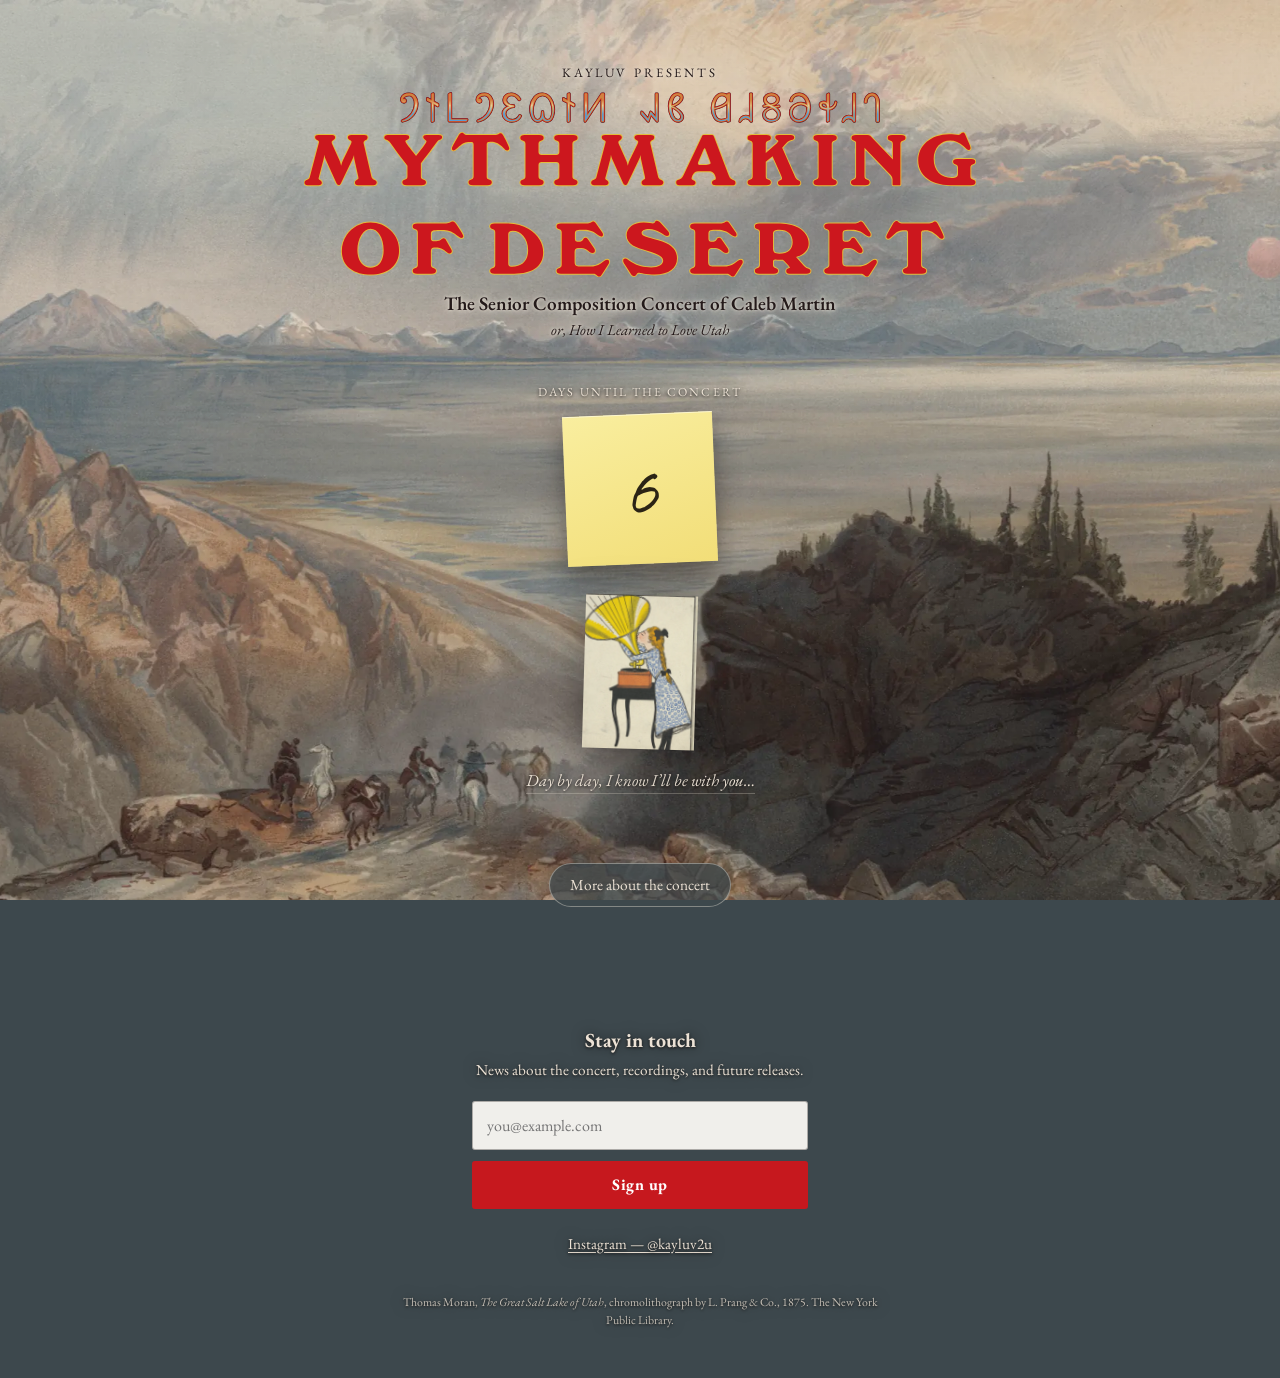
==== index.html @ dc70e350 "The lyric opens the recording's details; a phonograph plate plays it - Dropped the circled-i button." ====
<!doctype html>
<html lang="en">
<head>
<meta charset="utf-8">
<meta name="viewport" content="width=device-width, initial-scale=1, viewport-fit=cover">
<title>Mythmaking of Deseret — Kayluv</title>
<meta name="description" content="Mythmaking of Deseret: the Senior Composition Concert of Caleb Martin. Friday, December 11, 2026, 7:30 PM at First United Methodist Church, Salt Lake City. Free admission.">
<link rel="icon" href="/assets/favicon-32.png" sizes="32x32">
<link rel="apple-touch-icon" href="/assets/apple-touch-icon.png">
<meta property="og:type" content="website">
<meta property="og:title" content="Mythmaking of Deseret">
<meta property="og:description" content="The Senior Composition Concert of Caleb Martin. Friday, December 11, 2026, 7:30 PM. First United Methodist Church, Salt Lake City. Free admission.">
<meta property="og:image" content="https://kayluvpresents.com/assets/og-card.jpg">
<meta property="og:url" content="https://kayluvpresents.com/">
<meta name="twitter:card" content="summary_large_image">
<link rel="preconnect" href="https://fonts.googleapis.com">
<link rel="preconnect" href="https://fonts.gstatic.com" crossorigin>
<link rel="stylesheet" href="https://fonts.googleapis.com/css2?family=Caveat:wght@600&family=EB+Garamond:ital,wght@0,400;0,600;0,700;1,400&display=swap">
<link rel="stylesheet" href="/css/concert.css">
</head>
<body>

<div class="backdrop" role="img" aria-label="Thomas Moran's 1875 chromolithograph of the Great Salt Lake: a red sun low over the water, mountains beyond, a rocky foreground."></div>

<div class="page">

  <section class="opening">

    <div class="titleblock">
      <p class="presents">Kayluv presents</p>
      <!-- Both lockups are Illustrator exports of the poster artwork, so the
           Windsor letterforms and the layered Deseret outline match exactly.
           They carry their own gold/ink outlines, which is also what makes
           them legible over the painting — no text-shadow needed. -->
      <img class="deseret" src="/assets/deseret-title.svg" alt="" aria-hidden="true">
      <h1><img src="/assets/title-lockup.svg" alt="Mythmaking of Deseret"></h1>
      <p class="subtitle">The Senior Composition Concert of Caleb Martin</p>
      <p class="tagline"><em>or,</em> How I Learned to Love Utah</p>
    </div>

    <div class="focus">
      <p class="countdown-label" id="countdown-label">days until the concert</p>
      <div class="note" id="note" role="status">
        <span class="note-number" id="note-number">&nbsp;</span>
      </div>

      <div class="song">
        <div class="song-controls">
          <!-- "O, Caruso!" — Metropolitan Museum of Art, CC0. An illustration
               rather than a photograph, so it belongs to the same painted
               world as the Moran behind it. Lit with the fire gradient on
               hover and while playing (ASSET_BRIEF §1). -->
          <button type="button" class="phono" id="play-btn" aria-pressed="false" aria-label="Play &ldquo;Day by Day&rdquo;">
            <img src="/assets/phonograph.webp" alt="" width="480" height="660">
            <span class="phono-state" aria-hidden="true"></span>
          </button>
        </div>
        <!-- The lyric itself is the way in to the recording's details; the
             trailing ellipsis is the invitation. Hover/focus warms it toward
             the fire gold, which ASSET_BRIEF §1 makes the interactive colour. -->
        <button type="button" class="song-caption" id="song-info-btn" aria-haspopup="dialog">
          <em>Day by day, I know I&rsquo;ll be with you&hellip;</em>
        </button>
        <audio id="audio" preload="none" src="/assets/audio/day-by-day.mp3"></audio>
      </div>
    </div>

    <div class="opening-actions">
      <button type="button" class="pill" id="more-btn" aria-haspopup="dialog">More about the concert</button>
    </div>

  </section>

  <section class="tail">
    <h2 class="tail-head">Stay in touch</h2>
    <p class="tail-note">News about the concert, recordings, and future releases.</p>
    <form name="signup" method="POST" data-netlify="true" netlify-honeypot="bot-field" id="signup-form">
      <input type="hidden" name="form-name" value="signup">
      <p class="hp"><label>Leave this empty: <input name="bot-field" tabindex="-1" autocomplete="off"></label></p>
      <label class="sr-only" for="email">Email address</label>
      <input id="email" type="email" name="email" placeholder="you@example.com" required autocomplete="email" inputmode="email">
      <button type="submit">Sign up</button>
      <p class="form-msg" id="form-msg" role="status" hidden></p>
    </form>
    <p class="tail-social"><a href="https://instagram.com/kayluv2u" rel="me noopener">Instagram — @kayluv2u</a></p>
    <p class="plate-credit">Thomas Moran, <cite>The Great Salt Lake of Utah</cite>, chromolithograph by L.&nbsp;Prang &amp; Co., 1875. The New York Public Library.</p>
  </section>

</div>

<dialog id="more" class="sheet-dialog" aria-labelledby="more-title">
  <button type="button" class="dialog-close" data-close aria-label="Close">&times;</button>
  <h2 id="more-title">Mythmaking of Deseret.</h2>

  <p class="d-lead">Eleven new works exploring life, legend, and myth in Deseret.</p>
  <p class="d-lead">Featuring performances from organ, saxophone quartet, barbershop
     quartet, voice and piano, cellos and electronics, and voice and guitar.</p>

  <div class="d-facts">
    <p class="f-date">Friday, December 11, 2026</p>
    <p>7:30 PM &middot; Doors at 7:00</p>
    <p class="f-venue">First United Methodist Church<br>Salt Lake City</p>
    <p class="f-free">Free Admission</p>
  </div>

  <h3>Link to program</h3>
  <p class="d-url"><a href="/program">kayluvpresents.com/program</a></p>

  <p class="d-note">All pieces composed by Caleb Martin except where otherwise noted.</p>
  <ol class="d-program">
    <li>Organ Overture</li>
    <li>Let There Be Light</li>
    <li>Lost in the Stars <span>composed by Kurt Weill</span></li>
    <li>If You Could Hie to Kolob <span>text by W. W. Phelps</span></li>
    <li>Angel or Alien</li>
    <li>Great Is Thy Faithfulness</li>
    <li>At Last!</li>
    <li>Crickets and the Gulls</li>
    <li>SLC Refugee Benefit Concert</li>
    <li>The Walker Weather Sign</li>
    <li>At the River <span>composed by Charles Ives</span></li>
    <li>Day by Day</li>
    <li>At Rest</li>
  </ol>

  <p class="d-fine">Supported by the Undergraduate Research Opportunities Program (UROP),
     Office of Undergraduate Research, University of Utah, awarded to Caleb Martin.</p>
</dialog>

<dialog id="song-info" class="sheet-dialog" aria-labelledby="song-title">
  <button type="button" class="dialog-close" data-close aria-label="Close">&times;</button>
  <h2 id="song-title">Day by Day</h2>
  <p class="d-lead"><em>Day by day, I know I&rsquo;ll be with you.</em></p>

  <h3>Sung by</h3>
  <p class="d-cast">
    Ricky Cornejo, <i>tenor</i><br>
    Jonah Grey, <i>lead</i><br>
    Caleb Booth, <i>baritone</i><br>
    Logan Luker, <i>bass</i>
  </p>

  <p class="d-come">Come hear this piece live at the concert.</p>

  <p class="d-fine">Phonograph plate: <cite>O, Caruso!</cite>, The Metropolitan
     Museum of Art, released under CC0.</p>
</dialog>

<script src="/js/countdown.js" defer></script>
<script src="/js/signup.js" defer></script>
<script src="/js/page.js" defer></script>
</body>
</html>
---- css/concert.css ----
/*
 * kayluvpresents.com — concert page (Mythmaking of Deseret, Dec 11 2026)
 *
 * The painting is the page. Almost nothing sits on a box: type floats
 * over the Moran with a halo for legibility, and only the things that
 * genuinely cannot float — form fields and the two dialogs — get a
 * surface. Those surfaces use cloud blues and greys sampled from the
 * painting itself.
 *
 * Every colour below is measured, with its source noted:
 *   --red        #C6181E  poster title
 *   --ink        #241A1A  poster text block
 *   --cream      #ECE2D5  sky cream #D4BFA3 lifted 55% toward white
 *   --slate      #516067  deep lake blue
 *   --slate-deep #3D484D  the same, darkened 25% for text contrast (7:1)
 *   --cloud      #6B6C69  lake/cloud mid grey
 *
 * Type is EB Garamond — the poster's own body face. The title is Windsor
 * on the poster; swap in an SVG export for an exact match.
 *
 * MOTION: all transitions live inside prefers-reduced-motion:
 * no-preference. Keep it that way.
 */

:root{
  --red:#C6181E;
  --ink:#241A1A;
  --cream:#ECE2D5;
  --slate:#516067;
  --slate-deep:#3D484D;
  --cloud:#6B6C69;
  --serif:"EB Garamond",Georgia,"Times New Roman",serif;
  --hand:"Caveat","Bradley Hand",cursive;
  /* halos: light behind dark type up top, dark behind light type lower down */
  --halo-light:0 0 10px rgba(240,232,220,.92),0 0 3px rgba(240,232,220,1);
  --halo-dark:0 1px 3px rgba(18,14,12,.85),0 0 14px rgba(18,14,12,.6);
}

*{box-sizing:border-box}
html{-webkit-text-size-adjust:100%}
body{
  margin:0;
  background:var(--slate-deep);
  color:var(--ink);
  font-family:var(--serif);
  font-size:19px;
  line-height:1.5;
}
.sr-only{position:absolute;width:1px;height:1px;margin:-1px;padding:0;overflow:hidden;clip:rect(0 0 0 0);white-space:nowrap;border:0}
.hp{position:absolute;left:-9999px}

/* ------------------------------------------------------------- BACKDROP */
.backdrop{
  position:fixed;inset:0;z-index:0;
  background-image:url("/assets/painting-mobile.webp");
  background-size:cover;background-position:center center;
}
.page{position:relative;z-index:1}

/* -------------------------------------------------------------- OPENING */
.opening{
  min-height:100dvh;
  display:flex;flex-direction:column;align-items:center;
  gap:2.2rem;
  padding:calc(env(safe-area-inset-top,0px) + 4.5vh) 20px 5vh;
  text-align:center;
}
/* barely-there lift so the red title holds on the palest skies — this is
   deliberately far lighter than a scrim; the painting should show through */
.opening::before{
  content:"";position:absolute;inset:0;pointer-events:none;
  background:linear-gradient(to bottom,
    rgba(240,232,220,.30) 0%,
    rgba(240,232,220,.14) 26%,
    rgba(240,232,220,0) 48%);
}
.titleblock,.focus,.opening-actions{position:relative;z-index:1;width:100%;max-width:34rem}

.presents{
  margin:0 0 .6rem;font-size:.8rem;letter-spacing:.22em;text-transform:uppercase;
  color:var(--ink);text-shadow:var(--halo-light);
}
/* The title and the Deseret line are poster artwork, not type. They bring
   their own outlines, so they need no halo to sit on the painting. */
.deseret{display:block;width:min(100%,30rem);margin:0 auto .55rem}
h1{margin:0}
h1 img{display:block;width:100%;margin:0 auto}
.subtitle{
  margin:.9rem 0 .15rem;font-size:1.02rem;font-weight:600;line-height:1.3;
  color:var(--ink);text-shadow:var(--halo-light);
}
.tagline{
  margin:0;font-size:.95rem;font-style:italic;
  color:var(--ink);text-shadow:var(--halo-light);
}

/* ----------------------------------------------- THE TWO HIGHLIGHTS ---- */
.focus{margin-top:auto}

.countdown-label{
  margin:0 0 .8rem;font-size:.76rem;letter-spacing:.17em;text-transform:uppercase;
  color:var(--cream);text-shadow:var(--halo-dark);
}
.note{
  display:inline-flex;align-items:center;justify-content:center;
  width:8.4rem;height:8.4rem;padding:.4rem;
  background-image:linear-gradient(160deg,#F9EE9F 0%,#F2DE78 100%);
  box-shadow:0 12px 26px rgba(16,12,9,.45),0 1px 0 rgba(255,255,255,.5) inset;
  transform:rotate(-2.4deg);
}
.note-number{font-family:var(--hand);font-size:4.2rem;line-height:1;color:#2B2415}
.note.is-text .note-number{font-size:1.9rem;line-height:1.15}
.note-link{
  display:inline-block;margin-top:.9rem;font-weight:700;
  color:var(--cream);text-shadow:var(--halo-dark);
}

/* A plate cut from a period songbook and propped by the note. Its own
   cream paper is the surface; the fire gradient lights it on hover and
   holds lit while the recording plays. Tilt is +1.6deg against the
   note's -2.4deg so the two read as two separate hands, not one value. */
.song{margin-top:1.9rem}
.song-controls{display:flex;align-items:center;justify-content:center}
.phono{
  position:relative;display:block;padding:0;cursor:pointer;
  width:6.2rem;border:0;background:none;line-height:0;
  transform:rotate(1.6deg);
  filter:drop-shadow(0 10px 20px rgba(16,12,9,.5));
}
.phono img{display:block;width:100%;height:auto}
.phono:hover,.phono:focus-visible,.phono[aria-pressed="true"]{
  filter:drop-shadow(0 10px 20px rgba(16,12,9,.5))
         drop-shadow(0 0 7px rgba(240,168,0,.95))
         drop-shadow(0 0 18px rgba(232,92,16,.7))
         drop-shadow(0 0 34px rgba(200,30,30,.45));
}
/* pause bars, shown only while it is actually playing */
.phono-state{
  position:absolute;right:.4rem;bottom:.4rem;
  width:.95rem;height:1.05rem;opacity:0;
  border-left:.3rem solid var(--red);border-right:.3rem solid var(--red);
}
.phono[aria-pressed="true"] .phono-state{opacity:1}

/* The lyric is the control. No button chrome — it reads as the line it is,
   and warms to the fire gold on hover/focus (ASSET_BRIEF §1: the fire
   gradient is the interactive colour). */
.song-caption{
  display:inline-block;
  margin:.95rem 0 0;padding:.3rem .2rem;
  font-family:var(--serif);font-size:1.05rem;
  background:none;border:0;cursor:pointer;
  color:var(--cream);text-shadow:var(--halo-dark);
}
.song-caption em{border-bottom:1px solid rgba(240,232,220,.28);padding-bottom:.12rem}
.song-caption:hover,.song-caption:focus-visible{color:#F0A800}
.song-caption:hover em,.song-caption:focus-visible em{border-bottom-color:#F0A800}

.opening-actions{margin-top:1.6rem}
.pill{
  font-family:var(--serif);font-size:.96rem;
  padding:.62rem 1.25rem;min-height:44px;cursor:pointer;
  color:var(--cream);background:rgba(61,72,77,.72);
  border:1px solid rgba(240,232,220,.4);border-radius:999px;
}
.pill:hover{background:rgba(61,72,77,.92)}

/* ------------------------------------------------------------------ TAIL
 * Still over the painting — only the form controls carry a surface. */
.tail{
  position:relative;z-index:1;
  max-width:34rem;margin:0 auto;text-align:center;
  padding:4rem 20px calc(env(safe-area-inset-bottom,0px) + 3rem);
}
.tail-head{
  margin:0 0 .25rem;font-size:1.25rem;font-weight:700;
  color:var(--cream);text-shadow:var(--halo-dark);
}
.tail-note{
  margin:0 0 1.2rem;font-size:.95rem;
  color:var(--cream);text-shadow:var(--halo-dark);
}
#signup-form{display:flex;flex-direction:column;gap:.7rem;max-width:21rem;margin:0 auto}
#email{
  font-family:var(--serif);font-size:1rem;padding:.8rem .9rem;min-height:48px;
  border:1px solid rgba(16,12,9,.3);border-radius:3px;
  background:rgba(252,250,246,.94);color:var(--ink);
}
button[type="submit"]{
  font-family:var(--serif);font-size:1rem;font-weight:700;letter-spacing:.03em;
  padding:.8rem 1rem;min-height:48px;border:0;border-radius:3px;
  background:var(--red);color:#fff;cursor:pointer;
}
.form-msg{margin:.3rem 0 0;font-size:.95rem;color:var(--cream);text-shadow:var(--halo-dark)}
.form-msg.err{color:#FFC9C6}
.tail-social{margin:1.5rem 0 0;font-size:.95rem}
.tail-social a{color:var(--cream);text-shadow:var(--halo-dark);text-underline-offset:3px}
.plate-credit{
  margin:2.4rem 0 0;font-size:.74rem;line-height:1.5;
  color:rgba(236,226,213,.78);text-shadow:var(--halo-dark);
}
.plate-credit cite{font-style:italic}

:focus-visible{outline:2px solid var(--cream);outline-offset:3px}

/* --------------------------------------------------------------- DIALOGS
 * The one place the cloud gradient lives. */
.sheet-dialog{
  width:min(33rem,calc(100vw - 1.8rem));
  max-height:min(88dvh,calc(100dvh - 1.8rem));
  padding:2.1rem 1.7rem 2.2rem;
  border:1px solid rgba(240,232,220,.22);border-radius:5px;
  background:linear-gradient(165deg,var(--cloud) 0%,var(--slate) 42%,var(--slate-deep) 100%);
  color:var(--cream);
  box-shadow:0 20px 56px rgba(12,9,7,.6);
  overflow-y:auto;
}
.sheet-dialog::backdrop{background:rgba(14,11,9,.62)}
.sheet-dialog h2{
  margin:0 0 1rem;font-size:1.45rem;line-height:1.1;font-weight:700;
  text-transform:uppercase;color:#F6B9B5;
}
.sheet-dialog h3{
  margin:1.6rem 0 .3rem;font-size:.74rem;letter-spacing:.16em;text-transform:uppercase;
  color:rgba(236,226,213,.7);font-weight:600;
}
.sheet-dialog p{margin:0 0 .7rem;font-size:1rem}
.d-lead{line-height:1.55}
.sheet-dialog a{color:#fff;text-underline-offset:3px}
.sheet-dialog cite{font-style:italic}

.d-facts{
  margin:1.5rem 0 .4rem;padding:1rem 0;
  border-top:1px solid rgba(240,232,220,.22);
  border-bottom:1px solid rgba(240,232,220,.22);
}
.d-facts p{margin:0 0 .25rem}
.f-date{font-size:1.18rem;font-weight:700}
.f-venue{margin-top:.75rem !important}
.f-free{margin-top:.75rem !important;font-variant:small-caps;letter-spacing:.06em;color:#F6B9B5}

.d-url{font-size:1.02rem}
.d-note{margin-top:1.5rem;font-size:.9rem;font-style:italic;color:rgba(236,226,213,.78)}
.d-program{margin:.5rem 0 0;padding-left:1.4rem}
.d-program li{margin:0 0 .4rem;font-size:1rem}
.d-program span{display:block;font-size:.84rem;font-style:italic;color:rgba(236,226,213,.72)}
.d-cast{line-height:1.7}
.d-come{margin-top:1.4rem;font-style:italic;color:#F6B9B5}
.d-fine{
  margin-top:1.8rem;padding-top:1rem;font-size:.78rem;line-height:1.5;
  color:rgba(236,226,213,.68);border-top:1px solid rgba(240,232,220,.18);
}
.dialog-close{
  position:absolute;top:.5rem;right:.6rem;
  width:44px;height:44px;font-size:1.6rem;line-height:1;
  background:none;border:0;color:var(--cream);cursor:pointer;
}

/* -------------------------------------------------------------- DESKTOP */
@media (min-width:768px){
  .backdrop{background-image:url("/assets/painting-desktop.webp")}
  .opening{padding:7vh 20px 6vh;gap:2.6rem}
  .titleblock,.focus,.opening-actions{max-width:42rem}
  .subtitle{font-size:1.2rem}
  .note{width:9.4rem;height:9.4rem}
  .note-number{font-size:4.7rem}
  .phono{width:7rem}
}

@media (prefers-reduced-motion: no-preference){
  .pill,button[type="submit"],.tail-social a,.sheet-dialog a{
    transition:background-color 150ms ease,color 150ms ease;
  }
  .song-caption{transition:color 180ms ease,transform 180ms ease}
  .song-caption em{transition:border-color 180ms ease}
  .song-caption:hover,.song-caption:focus-visible{transform:scale(1.035)}
}
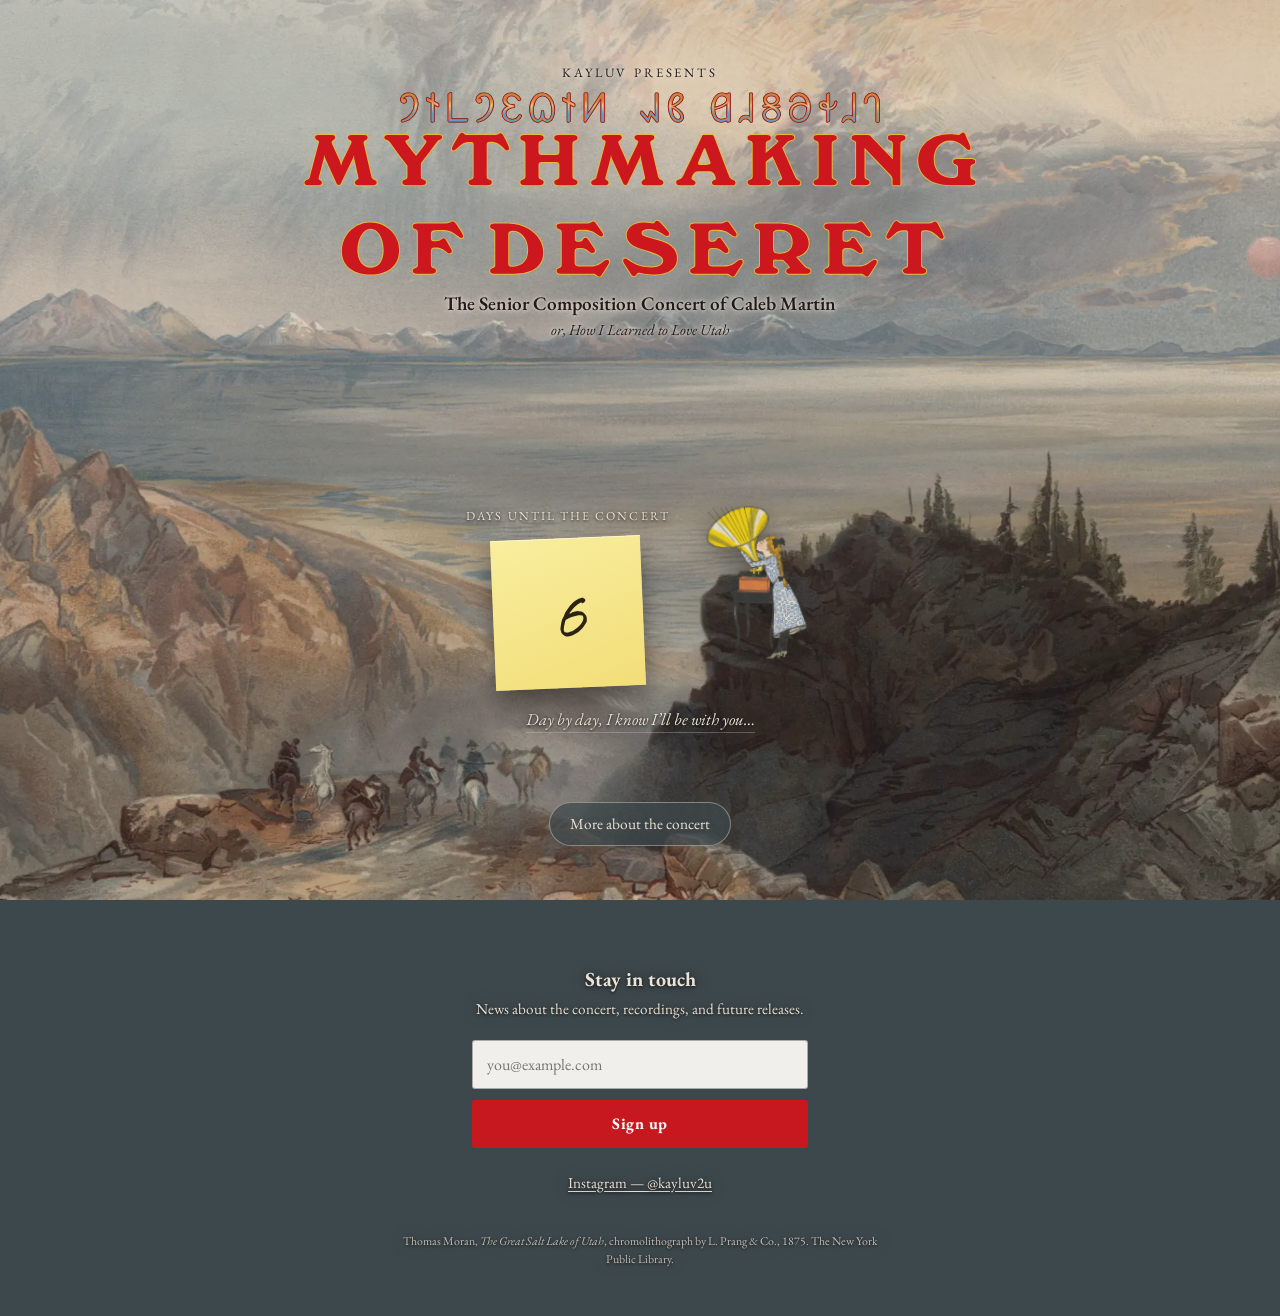
==== commit 6f76fb47: "Cut-out gramophone beside the note, on one baseline, with a seek bar - Swapped in the transparent cu" ====
--- a/index.html
+++ b/index.html
@@ -39,30 +39,42 @@
     </div>
 
     <div class="focus">
-      <p class="countdown-label" id="countdown-label">days until the concert</p>
-      <div class="note" id="note" role="status">
-        <span class="note-number" id="note-number">&nbsp;</span>
+      <div class="duo">
+        <div class="note-col">
+          <p class="countdown-label" id="countdown-label">days until the concert</p>
+          <div class="note" id="note" role="status">
+            <span class="note-number" id="note-number">&nbsp;</span>
+          </div>
+        </div>
+
+      <div class="song">
+        <!-- Note and gramophone stand on the same line, like two things set
+             down on the same shelf. "O, Caruso!" — Metropolitan Museum of
+             Art, CC0; cut out, so it sits on the painting rather than on a
+             card. Lit with the fire gradient on hover and while playing. -->
+        <button type="button" class="phono" id="play-btn" aria-pressed="false" aria-label="Play &ldquo;Day by Day&rdquo;">
+          <img src="/assets/gramophone.webp" alt="" width="501" height="800">
+        </button>
+      </div>
       </div>
 
-      <div class="song">
-        <div class="song-controls">
-          <!-- "O, Caruso!" — Metropolitan Museum of Art, CC0. An illustration
-               rather than a photograph, so it belongs to the same painted
-               world as the Moran behind it. Lit with the fire gradient on
-               hover and while playing (ASSET_BRIEF §1). -->
-          <button type="button" class="phono" id="play-btn" aria-pressed="false" aria-label="Play &ldquo;Day by Day&rdquo;">
-            <img src="/assets/phonograph.webp" alt="" width="480" height="660">
-            <span class="phono-state" aria-hidden="true"></span>
-          </button>
-        </div>
-        <!-- The lyric itself is the way in to the recording's details; the
-             trailing ellipsis is the invitation. Hover/focus warms it toward
-             the fire gold, which ASSET_BRIEF §1 makes the interactive colour. -->
-        <button type="button" class="song-caption" id="song-info-btn" aria-haspopup="dialog">
-          <em>Day by day, I know I&rsquo;ll be with you&hellip;</em>
-        </button>
-        <audio id="audio" preload="none" src="/assets/audio/day-by-day.mp3"></audio>
+      <!-- Appears only once the recording has been started. A native range
+           input, so keyboard and screen-reader seeking work; styled down to
+           a hairline so it reads as a tonearm track, not a media widget. -->
+      <div class="seekbar" id="seekbar" hidden>
+        <label class="sr-only" for="seek">Seek within the recording</label>
+        <input type="range" id="seek" min="0" max="1000" value="0" step="1">
+        <p class="times"><span id="t-cur">0:00</span><span id="t-dur">&nbsp;</span></p>
       </div>
+
+      <!-- The lyric is the way in to the recording's details; the trailing
+           ellipsis is the invitation. Hover/focus warms it toward the fire
+           gold, which ASSET_BRIEF §1 makes the interactive colour. -->
+      <button type="button" class="song-caption" id="song-info-btn" aria-haspopup="dialog">
+        <em>Day by day, I know I&rsquo;ll be with you&hellip;</em>
+      </button>
+
+      <audio id="audio" preload="none" src="/assets/audio/day-by-day.mp3"></audio>
     </div>
 
     <div class="opening-actions">
--- a/css/concert.css
+++ b/css/concert.css
@@ -115,32 +115,107 @@
   color:var(--cream);text-shadow:var(--halo-dark);
 }
 
-/* A plate cut from a period songbook and propped by the note. Its own
-   cream paper is the surface; the fire gradient lights it on hover and
-   holds lit while the recording plays. Tilt is +1.6deg against the
-   note's -2.4deg so the two read as two separate hands, not one value. */
-.song{margin-top:1.9rem}
-.song-controls{display:flex;align-items:center;justify-content:center}
+/* The note and the gramophone stand on one line, like two things set down
+   on the same shelf. Different tilts on purpose: they should read as two
+   separate hands, not one CSS value used twice. */
+.duo{
+  display:flex;align-items:flex-end;justify-content:center;
+  gap:clamp(.5rem,3vw,1.6rem);
+}
+.note-col{display:flex;flex-direction:column;align-items:center}
+
+/* "O, Caruso!", Metropolitan Museum of Art, CC0 — cut out, so it stands on
+   the painting rather than on a card. The fire gradient lights it on hover
+   and holds lit while the recording plays (ASSET_BRIEF §1). */
 .phono{
-  position:relative;display:block;padding:0;cursor:pointer;
-  width:6.2rem;border:0;background:none;line-height:0;
-  transform:rotate(1.6deg);
-  filter:drop-shadow(0 10px 20px rgba(16,12,9,.5));
+  display:block;padding:0;border:0;background:none;line-height:0;cursor:pointer;
+  width:clamp(5rem,19vw,7.4rem);
+  transform:rotate(1.6deg);transform-origin:bottom center;
+  filter:drop-shadow(0 8px 14px rgba(16,12,9,.45));
 }
 .phono img{display:block;width:100%;height:auto}
 .phono:hover,.phono:focus-visible,.phono[aria-pressed="true"]{
-  filter:drop-shadow(0 10px 20px rgba(16,12,9,.5))
-         drop-shadow(0 0 7px rgba(240,168,0,.95))
-         drop-shadow(0 0 18px rgba(232,92,16,.7))
-         drop-shadow(0 0 34px rgba(200,30,30,.45));
-}
-/* pause bars, shown only while it is actually playing */
-.phono-state{
-  position:absolute;right:.4rem;bottom:.4rem;
-  width:.95rem;height:1.05rem;opacity:0;
-  border-left:.3rem solid var(--red);border-right:.3rem solid var(--red);
-}
-.phono[aria-pressed="true"] .phono-state{opacity:1}
+  filter:drop-shadow(0 8px 14px rgba(16,12,9,.45))
+         drop-shadow(0 0 6px rgba(240,168,0,.95))
+         drop-shadow(0 0 16px rgba(232,92,16,.7))
+         drop-shadow(0 0 30px rgba(200,30,30,.45));
+}
+
+/* Tonearm track, not a media widget: a hairline that fills with fire gold.
+   Native <input type="range"> underneath so keyboard seeking works. */
+.seekbar{
+  width:min(100%,19rem);margin:1.4rem auto 0;
+}
+.seekbar[hidden]{display:none}
+#seek{
+  -webkit-appearance:none;appearance:none;
+  display:block;width:100%;height:20px;background:none;cursor:pointer;
+}
+#seek::-webkit-slider-runnable-track{
+  height:2px;border-radius:2px;
+  background:linear-gradient(to right,
+    #F0A800 0 var(--pct,0%), rgba(236,226,213,.4) var(--pct,0%) 100%);
+}
+#seek::-webkit-slider-thumb{
+  -webkit-appearance:none;appearance:none;
+  width:11px;height:11px;margin-top:-4.5px;border:0;border-radius:50%;
+  background:#F0A800;box-shadow:0 1px 4px rgba(16,12,9,.7);
+}
+#seek::-moz-range-track{
+  height:2px;border-radius:2px;background:rgba(236,226,213,.4);
+}
+#seek::-moz-range-progress{height:2px;border-radius:2px;background:#F0A800}
+#seek::-moz-range-thumb{
+  width:11px;height:11px;border:0;border-radius:50%;
+  background:#F0A800;box-shadow:0 1px 4px rgba(16,12,9,.7);
+}
+.times{
+  display:flex;justify-content:space-between;
+  margin:.1rem 0 0;font-size:.78rem;
+  color:var(--cream);text-shadow:var(--halo-dark);
+  font-variant-numeric:tabular-nums;
+}
+
+.opening-actions{position:relative;z-index:1;width:100%;max-width:34rem}
+
+.presents{
+  margin:0 0 .6rem;font-size:.8rem;letter-spacing:.22em;text-transform:uppercase;
+  color:var(--ink);text-shadow:var(--halo-light);
+}
+/* The title and the Deseret line are poster artwork, not type. They bring
+   their own outlines, so they need no halo to sit on the painting. */
+.deseret{display:block;width:min(100%,30rem);margin:0 auto .55rem}
+h1{margin:0}
+h1 img{display:block;width:100%;margin:0 auto}
+.subtitle{
+  margin:.9rem 0 .15rem;font-size:1.02rem;font-weight:600;line-height:1.3;
+  color:var(--ink);text-shadow:var(--halo-light);
+}
+.tagline{
+  margin:0;font-size:.95rem;font-style:italic;
+  color:var(--ink);text-shadow:var(--halo-light);
+}
+
+/* ----------------------------------------------- THE TWO HIGHLIGHTS ---- */
+.focus{margin-top:auto}
+
+.countdown-label{
+  margin:0 0 .8rem;font-size:.76rem;letter-spacing:.17em;text-transform:uppercase;
+  color:var(--cream);text-shadow:var(--halo-dark);
+}
+.note{
+  display:inline-flex;align-items:center;justify-content:center;
+  width:8.4rem;height:8.4rem;padding:.4rem;
+  background-image:linear-gradient(160deg,#F9EE9F 0%,#F2DE78 100%);
+  box-shadow:0 12px 26px rgba(16,12,9,.45),0 1px 0 rgba(255,255,255,.5) inset;
+  transform:rotate(-2.4deg);
+}
+.note-number{font-family:var(--hand);font-size:4.2rem;line-height:1;color:#2B2415}
+.note.is-text .note-number{font-size:1.9rem;line-height:1.15}
+.note-link{
+  display:inline-block;margin-top:.9rem;font-weight:700;
+  color:var(--cream);text-shadow:var(--halo-dark);
+}
 
 /* The lyric is the control. No button chrome — it reads as the line it is,
    and warms to the fire gold on hover/focus (ASSET_BRIEF §1: the fire
@@ -264,7 +339,7 @@
   .subtitle{font-size:1.2rem}
   .note{width:9.4rem;height:9.4rem}
   .note-number{font-size:4.7rem}
-  .phono{width:7rem}
+  .phono{width:7.4rem}
 }
 
 @media (prefers-reduced-motion: no-preference){
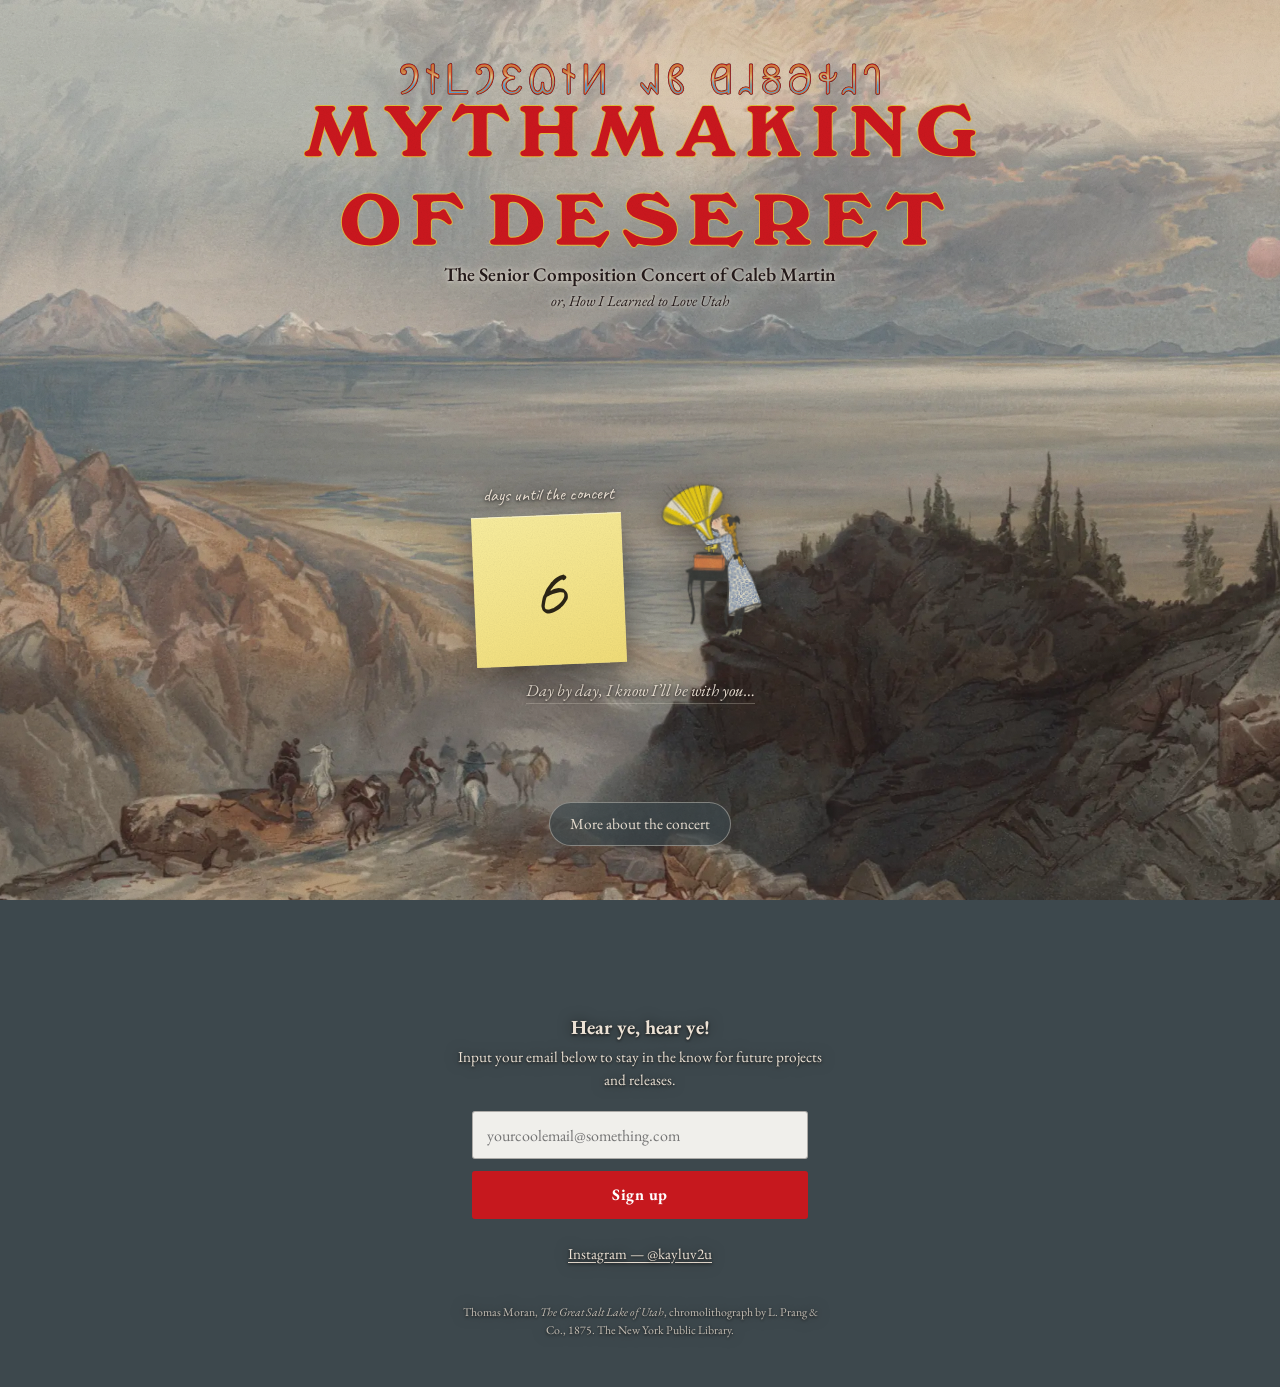
==== commit 87f39eb6: "Confirm the seek bar, rewrite the copy, clear the structural tells Seek bar: verified working. The e" ====
--- a/index.html
+++ b/index.html
@@ -16,10 +16,11 @@
 <link rel="preconnect" href="https://fonts.googleapis.com">
 <link rel="preconnect" href="https://fonts.gstatic.com" crossorigin>
 <link rel="stylesheet" href="https://fonts.googleapis.com/css2?family=Caveat:wght@600&family=EB+Garamond:ital,wght@0,400;0,600;0,700;1,400&display=swap">
-<link rel="stylesheet" href="/css/concert.css">
+<link rel="stylesheet" href="/css/concert.css?v=1795581928">
 </head>
 <body>
 
+<div class="grain" aria-hidden="true"></div>
 <div class="backdrop" role="img" aria-label="Thomas Moran's 1875 chromolithograph of the Great Salt Lake: a red sun low over the water, mountains beyond, a rocky foreground."></div>
 
 <div class="page">
@@ -27,7 +28,6 @@
   <section class="opening">
 
     <div class="titleblock">
-      <p class="presents">Kayluv presents</p>
       <!-- Both lockups are Illustrator exports of the poster artwork, so the
            Windsor letterforms and the layered Deseret outline match exactly.
            They carry their own gold/ink outlines, which is also what makes
@@ -74,7 +74,7 @@
         <em>Day by day, I know I&rsquo;ll be with you&hellip;</em>
       </button>
 
-      <audio id="audio" preload="none" src="/assets/audio/day-by-day.mp3"></audio>
+      <audio id="audio" preload="metadata" src="/assets/audio/day-by-day.mp3"></audio>
     </div>
 
     <div class="opening-actions">
@@ -84,13 +84,13 @@
   </section>
 
   <section class="tail">
-    <h2 class="tail-head">Stay in touch</h2>
-    <p class="tail-note">News about the concert, recordings, and future releases.</p>
+    <h2 class="tail-head">Hear ye, hear ye!</h2>
+    <p class="tail-note">Input your email below to stay in the know for future projects and releases.</p>
     <form name="signup" method="POST" data-netlify="true" netlify-honeypot="bot-field" id="signup-form">
       <input type="hidden" name="form-name" value="signup">
       <p class="hp"><label>Leave this empty: <input name="bot-field" tabindex="-1" autocomplete="off"></label></p>
       <label class="sr-only" for="email">Email address</label>
-      <input id="email" type="email" name="email" placeholder="you@example.com" required autocomplete="email" inputmode="email">
+      <input id="email" type="email" name="email" placeholder="yourcoolemail@something.com" required autocomplete="email" inputmode="email">
       <button type="submit">Sign up</button>
       <p class="form-msg" id="form-msg" role="status" hidden></p>
     </form>
@@ -105,8 +105,19 @@
   <h2 id="more-title">Mythmaking of Deseret.</h2>
 
   <p class="d-lead">Eleven new works exploring life, legend, and myth in Deseret.</p>
-  <p class="d-lead">Featuring performances from organ, saxophone quartet, barbershop
-     quartet, voice and piano, cellos and electronics, and voice and guitar.</p>
+
+  <p class="d-head">Featuring performances from:</p>
+  <p class="d-roster">organ &middot; saxophone quartet &middot; barbershop quartet<br>
+     voice and piano &middot; cellos and electronics<br>
+     voice and guitar</p>
+
+  <p class="d-head">Also featuring:</p>
+  <p class="d-roster">Mormon pioneers &middot; miracle seagulls<br>
+     the Great Salt Lake &middot; the Walker weather sign<br>
+     Uinta Basin UFOs &middot; angels (or aliens?)<br>
+     the star Kolob &middot; divine light<br>
+     a dust-bowl future &middot; Charles Ives &middot; Kurt Weill<br>
+     &amp; the birth and death of the universe</p>
 
   <div class="d-facts">
     <p class="f-date">Friday, December 11, 2026</p>
@@ -142,9 +153,14 @@
 <dialog id="song-info" class="sheet-dialog" aria-labelledby="song-title">
   <button type="button" class="dialog-close" data-close aria-label="Close">&times;</button>
   <h2 id="song-title">Day by Day</h2>
-  <p class="d-lead"><em>Day by day, I know I&rsquo;ll be with you.</em></p>
 
-  <h3>Sung by</h3>
+  <p class="d-lyric">day by day,<br>
+     come what may,<br>
+     yes, day by day,<br>
+     I know I&rsquo;ll be with you.</p>
+
+  <p class="d-come">Hear this and other great barbershop works at the Dec.&nbsp;11th concert.</p>
+
   <p class="d-cast">
     Ricky Cornejo, <i>tenor</i><br>
     Jonah Grey, <i>lead</i><br>
@@ -152,14 +168,11 @@
     Logan Luker, <i>bass</i>
   </p>
 
-  <p class="d-come">Come hear this piece live at the concert.</p>
-
-  <p class="d-fine">Phonograph plate: <cite>O, Caruso!</cite>, The Metropolitan
-     Museum of Art, released under CC0.</p>
+  <p class="d-fine"><cite>O, Caruso!</cite>, The Metropolitan Museum of Art, released under CC0.</p>
 </dialog>
 
-<script src="/js/countdown.js" defer></script>
-<script src="/js/signup.js" defer></script>
-<script src="/js/page.js" defer></script>
+<script src="/js/countdown.js?v=1795581928" defer></script>
+<script src="/js/signup.js?v=1795581928" defer></script>
+<script src="/js/page.js?v=1795581928" defer></script>
 </body>
 </html>
--- a/css/concert.css
+++ b/css/concert.css
@@ -57,6 +57,16 @@
 }
 .page{position:relative;z-index:1}
 
+/* TELL FIX: the Moran carries paper grain and 150-year-old ink, while the
+   type is crisp vector. One noise layer over everything puts them on the
+   same surface. feTurbulence as a data URI, so there is no asset to load. */
+.grain{
+  position:fixed;inset:0;z-index:5;pointer-events:none;
+  opacity:.17;mix-blend-mode:multiply;
+  background-size:170px 170px;
+  background-image:url("data:image/svg+xml;utf8,<svg xmlns='http://www.w3.org/2000/svg' width='170' height='170'><filter id='n'><feTurbulence type='fractalNoise' baseFrequency='0.85' numOctaves='3' stitchTiles='stitch'/><feColorMatrix type='saturate' values='0'/></filter><rect width='170' height='170' filter='url(%23n)'/></svg>");
+}
+
 /* -------------------------------------------------------------- OPENING */
 .opening{
   min-height:100dvh;
@@ -76,10 +86,6 @@
 }
 .titleblock,.focus,.opening-actions{position:relative;z-index:1;width:100%;max-width:34rem}
 
-.presents{
-  margin:0 0 .6rem;font-size:.8rem;letter-spacing:.22em;text-transform:uppercase;
-  color:var(--ink);text-shadow:var(--halo-light);
-}
 /* The title and the Deseret line are poster artwork, not type. They bring
    their own outlines, so they need no halo to sit on the painting. */
 .deseret{display:block;width:min(100%,30rem);margin:0 auto .55rem}
@@ -97,9 +103,13 @@
 /* ----------------------------------------------- THE TWO HIGHLIGHTS ---- */
 .focus{margin-top:auto}
 
+/* Written above the note in the same hand, rather than a third set of
+   tracked small caps. */
 .countdown-label{
-  margin:0 0 .8rem;font-size:.76rem;letter-spacing:.17em;text-transform:uppercase;
-  color:var(--cream);text-shadow:var(--halo-dark);
+  margin:0 0 .45rem;
+  font-family:var(--hand);font-size:1.12rem;
+  color:var(--cream);text-shadow:var(--halo-dark);
+  transform:rotate(-1.2deg);
 }
 .note{
   display:inline-flex;align-items:center;justify-content:center;
@@ -121,6 +131,8 @@
 .duo{
   display:flex;align-items:flex-end;justify-content:center;
   gap:clamp(.5rem,3vw,1.6rem);
+  /* off the page centre line, so the stack stops being a column */
+  margin-left:clamp(-2.4rem,-4vw,-1rem);
 }
 .note-col{display:flex;flex-direction:column;align-items:center}
 
@@ -144,7 +156,7 @@
 /* Tonearm track, not a media widget: a hairline that fills with fire gold.
    Native <input type="range"> underneath so keyboard seeking works. */
 .seekbar{
-  width:min(100%,19rem);margin:1.4rem auto 0;
+  width:min(100%,19rem);margin:.9rem auto 0;
 }
 .seekbar[hidden]{display:none}
 #seek{
@@ -176,53 +188,9 @@
   font-variant-numeric:tabular-nums;
 }
 
-.opening-actions{position:relative;z-index:1;width:100%;max-width:34rem}
-
-.presents{
-  margin:0 0 .6rem;font-size:.8rem;letter-spacing:.22em;text-transform:uppercase;
-  color:var(--ink);text-shadow:var(--halo-light);
-}
-/* The title and the Deseret line are poster artwork, not type. They bring
-   their own outlines, so they need no halo to sit on the painting. */
-.deseret{display:block;width:min(100%,30rem);margin:0 auto .55rem}
-h1{margin:0}
-h1 img{display:block;width:100%;margin:0 auto}
-.subtitle{
-  margin:.9rem 0 .15rem;font-size:1.02rem;font-weight:600;line-height:1.3;
-  color:var(--ink);text-shadow:var(--halo-light);
-}
-.tagline{
-  margin:0;font-size:.95rem;font-style:italic;
-  color:var(--ink);text-shadow:var(--halo-light);
-}
-
-/* ----------------------------------------------- THE TWO HIGHLIGHTS ---- */
-.focus{margin-top:auto}
-
-.countdown-label{
-  margin:0 0 .8rem;font-size:.76rem;letter-spacing:.17em;text-transform:uppercase;
-  color:var(--cream);text-shadow:var(--halo-dark);
-}
-.note{
-  display:inline-flex;align-items:center;justify-content:center;
-  width:8.4rem;height:8.4rem;padding:.4rem;
-  background-image:linear-gradient(160deg,#F9EE9F 0%,#F2DE78 100%);
-  box-shadow:0 12px 26px rgba(16,12,9,.45),0 1px 0 rgba(255,255,255,.5) inset;
-  transform:rotate(-2.4deg);
-}
-.note-number{font-family:var(--hand);font-size:4.2rem;line-height:1;color:#2B2415}
-.note.is-text .note-number{font-size:1.9rem;line-height:1.15}
-.note-link{
-  display:inline-block;margin-top:.9rem;font-weight:700;
-  color:var(--cream);text-shadow:var(--halo-dark);
-}
-
-/* The lyric is the control. No button chrome — it reads as the line it is,
-   and warms to the fire gold on hover/focus (ASSET_BRIEF §1: the fire
-   gradient is the interactive colour). */
 .song-caption{
   display:inline-block;
-  margin:.95rem 0 0;padding:.3rem .2rem;
+  margin:.55rem 0 0;padding:.3rem .2rem;
   font-family:var(--serif);font-size:1.05rem;
   background:none;border:0;cursor:pointer;
   color:var(--cream);text-shadow:var(--halo-dark);
@@ -231,7 +199,7 @@
 .song-caption:hover,.song-caption:focus-visible{color:#F0A800}
 .song-caption:hover em,.song-caption:focus-visible em{border-bottom-color:#F0A800}
 
-.opening-actions{margin-top:1.6rem}
+.opening-actions{margin-top:3.4rem}
 .pill{
   font-family:var(--serif);font-size:.96rem;
   padding:.62rem 1.25rem;min-height:44px;cursor:pointer;
@@ -244,8 +212,8 @@
  * Still over the painting — only the form controls carry a surface. */
 .tail{
   position:relative;z-index:1;
-  max-width:34rem;margin:0 auto;text-align:center;
-  padding:4rem 20px calc(env(safe-area-inset-bottom,0px) + 3rem);
+  max-width:26rem;margin:0 auto;text-align:center;
+  padding:7rem 20px calc(env(safe-area-inset-bottom,0px) + 3rem);
 }
 .tail-head{
   margin:0 0 .25rem;font-size:1.25rem;font-weight:700;
@@ -319,8 +287,16 @@
 .d-program{margin:.5rem 0 0;padding-left:1.4rem}
 .d-program li{margin:0 0 .4rem;font-size:1rem}
 .d-program span{display:block;font-size:.84rem;font-style:italic;color:rgba(236,226,213,.72)}
-.d-cast{line-height:1.7}
-.d-come{margin-top:1.4rem;font-style:italic;color:#F6B9B5}
+.d-lyric{
+  margin:0 0 1.3rem;font-size:1.06rem;line-height:1.65;font-style:italic;
+}
+.d-head{
+  margin:1.5rem 0 .3rem;font-variant:small-caps;letter-spacing:.05em;
+  font-size:1.02rem;color:#F6B9B5;
+}
+.d-roster{line-height:1.6}
+.d-cast{line-height:1.7;margin-top:1.3rem}
+.d-come{margin:0 0 1.2rem;font-style:italic;color:#F6B9B5}
 .d-fine{
   margin-top:1.8rem;padding-top:1rem;font-size:.78rem;line-height:1.5;
   color:rgba(236,226,213,.68);border-top:1px solid rgba(240,232,220,.18);
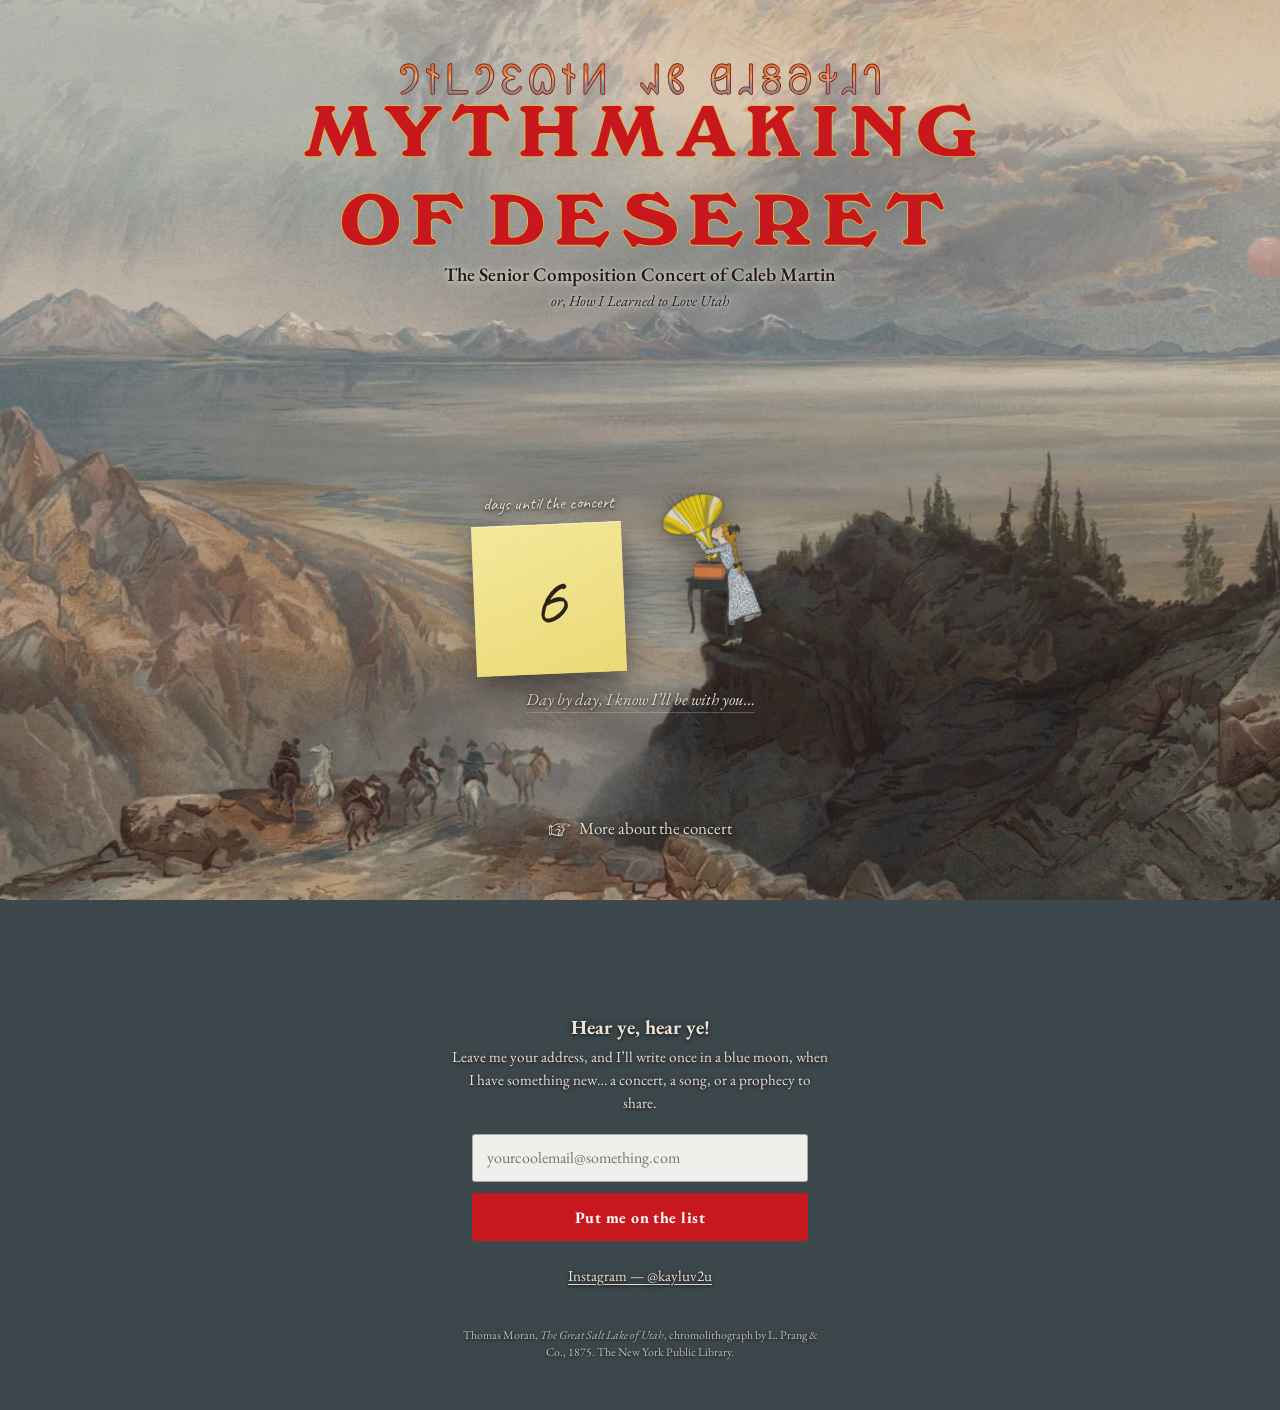
==== commit 8f55d59d: "Manicule link in place of the capsule; signup copy in Caleb's voice The capsule was the only thing o" ====
--- a/index.html
+++ b/index.html
@@ -78,20 +78,27 @@
     </div>
 
     <div class="opening-actions">
-      <button type="button" class="pill" id="more-btn" aria-haspopup="dialog">More about the concert</button>
+      <!-- A printer's manicule, the 19th-century device for "look here",
+           instead of a capsule button. Same interaction language as the
+           lyric: warm type means you can touch it. VS15 keeps the glyph
+           in text presentation rather than letting it become an emoji. -->
+      <button type="button" class="more-link" id="more-btn" aria-haspopup="dialog">
+        <span class="manicule" aria-hidden="true">&#x261E;&#xFE0E;</span>More about the concert
+      </button>
     </div>
 
   </section>
 
   <section class="tail">
     <h2 class="tail-head">Hear ye, hear ye!</h2>
-    <p class="tail-note">Input your email below to stay in the know for future projects and releases.</p>
+    <p class="tail-note">Leave me your address, and I&rsquo;ll write once in a blue
+        moon, when I have something new&hellip; a concert, a song, or a prophecy to share.</p>
     <form name="signup" method="POST" data-netlify="true" netlify-honeypot="bot-field" id="signup-form">
       <input type="hidden" name="form-name" value="signup">
       <p class="hp"><label>Leave this empty: <input name="bot-field" tabindex="-1" autocomplete="off"></label></p>
       <label class="sr-only" for="email">Email address</label>
       <input id="email" type="email" name="email" placeholder="yourcoolemail@something.com" required autocomplete="email" inputmode="email">
-      <button type="submit">Sign up</button>
+      <button type="submit">Put me on the list</button>
       <p class="form-msg" id="form-msg" role="status" hidden></p>
     </form>
     <p class="tail-social"><a href="https://instagram.com/kayluv2u" rel="me noopener">Instagram — @kayluv2u</a></p>
@@ -159,8 +166,11 @@
      yes, day by day,<br>
      I know I&rsquo;ll be with you.</p>
 
-  <p class="d-come">Hear this and other great barbershop works at the Dec.&nbsp;11th concert.</p>
+  <p class="d-come">I hope to be with you all at my concert, where you can hear
+     this and other great barbershop works.</p>
+  <p class="d-signoff">Til then,<br>Sincerely,<br><span class="d-sign">Caleb Martin</span></p>
 
+  <p class="d-head">Performed by:</p>
   <p class="d-cast">
     Ricky Cornejo, <i>tenor</i><br>
     Jonah Grey, <i>lead</i><br>
--- a/css/concert.css
+++ b/css/concert.css
@@ -200,13 +200,24 @@
 .song-caption:hover em,.song-caption:focus-visible em{border-bottom-color:#F0A800}
 
 .opening-actions{margin-top:3.4rem}
-.pill{
-  font-family:var(--serif);font-size:.96rem;
-  padding:.62rem 1.25rem;min-height:44px;cursor:pointer;
-  color:var(--cream);background:rgba(61,72,77,.72);
-  border:1px solid rgba(240,232,220,.4);border-radius:999px;
-}
-.pill:hover{background:rgba(61,72,77,.92)}
+/* Plain type, like the lyric — so the page has one interaction language
+   rather than two. Glow is deliberately lighter than the gramophone's:
+   this is a signpost, not the main event. */
+.more-link{
+  display:inline-block;padding:.4rem .2rem;
+  font-family:var(--serif);font-size:1.06rem;
+  background:none;border:0;cursor:pointer;
+  color:var(--cream);text-shadow:var(--halo-dark);
+}
+.manicule{
+  font-size:1.22em;line-height:1;vertical-align:-.07em;margin-right:.38em;
+}
+.more-link:hover,.more-link:focus-visible{
+  color:#F0A800;
+  text-shadow:var(--halo-dark),
+              0 0 8px rgba(240,168,0,.7),
+              0 0 17px rgba(232,92,16,.38);
+}
 
 /* ------------------------------------------------------------------ TAIL
  * Still over the painting — only the form controls carry a surface. */
@@ -295,8 +306,14 @@
   font-size:1.02rem;color:#F6B9B5;
 }
 .d-roster{line-height:1.6}
-.d-cast{line-height:1.7;margin-top:1.3rem}
-.d-come{margin:0 0 1.2rem;font-style:italic;color:#F6B9B5}
+.d-cast{line-height:1.7;margin-top:.3rem}
+.d-come{margin:1.3rem 0 .9rem;font-style:italic;color:#F6B9B5}
+.d-signoff{margin:0;line-height:1.5;font-style:italic;color:#F6B9B5}
+.d-sign{
+  display:inline-block;margin-top:.15rem;
+  font-family:var(--hand);font-style:normal;font-size:1.5rem;
+  color:var(--cream);transform:rotate(-1.4deg);
+}
 .d-fine{
   margin-top:1.8rem;padding-top:1rem;font-size:.78rem;line-height:1.5;
   color:rgba(236,226,213,.68);border-top:1px solid rgba(240,232,220,.18);
@@ -319,7 +336,7 @@
 }
 
 @media (prefers-reduced-motion: no-preference){
-  .pill,button[type="submit"],.tail-social a,.sheet-dialog a{
+  .more-link,button[type="submit"],.tail-social a,.sheet-dialog a{
     transition:background-color 150ms ease,color 150ms ease;
   }
   .song-caption{transition:color 180ms ease,transform 180ms ease}
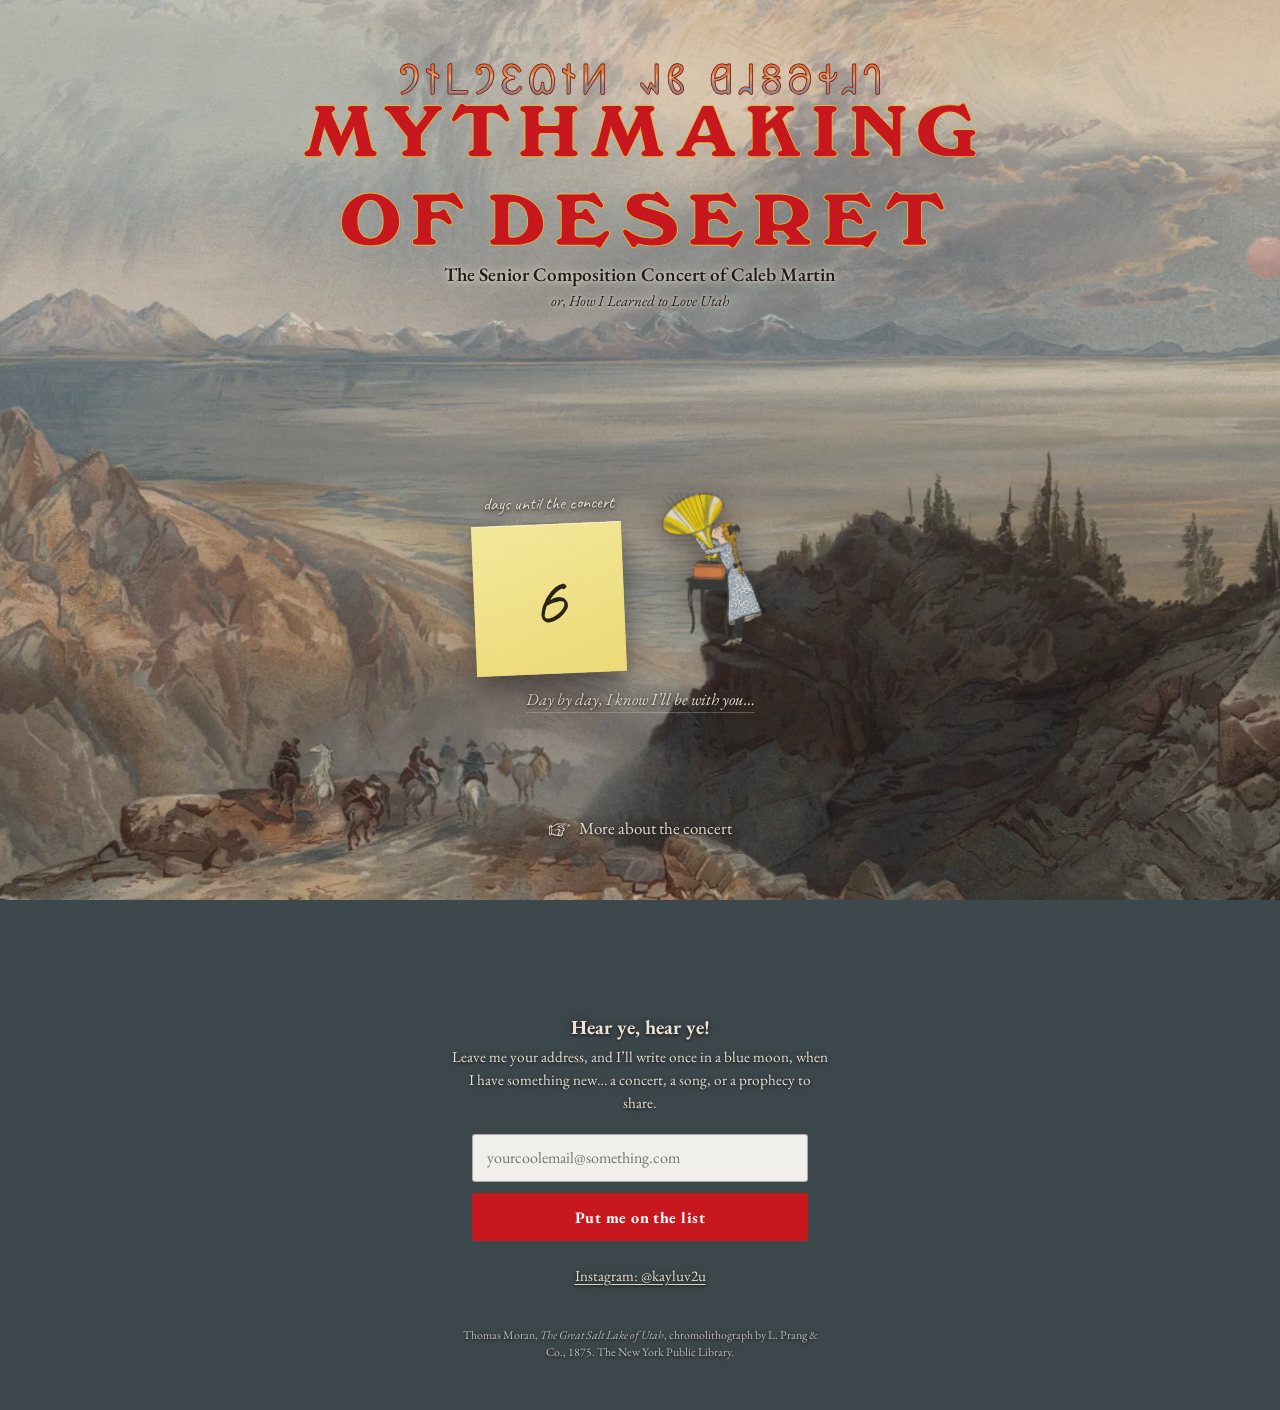
==== commit 9ac08dba: "Instagram line uses a colon Co-Authored-By: Claude Opus 5 <noreply@anthropic.com>" ====
--- a/index.html
+++ b/index.html
@@ -101,7 +101,7 @@
       <button type="submit">Put me on the list</button>
       <p class="form-msg" id="form-msg" role="status" hidden></p>
     </form>
-    <p class="tail-social"><a href="https://instagram.com/kayluv2u" rel="me noopener">Instagram — @kayluv2u</a></p>
+    <p class="tail-social"><a href="https://instagram.com/kayluv2u" rel="me noopener">Instagram: @kayluv2u</a></p>
     <p class="plate-credit">Thomas Moran, <cite>The Great Salt Lake of Utah</cite>, chromolithograph by L.&nbsp;Prang &amp; Co., 1875. The New York Public Library.</p>
   </section>
 
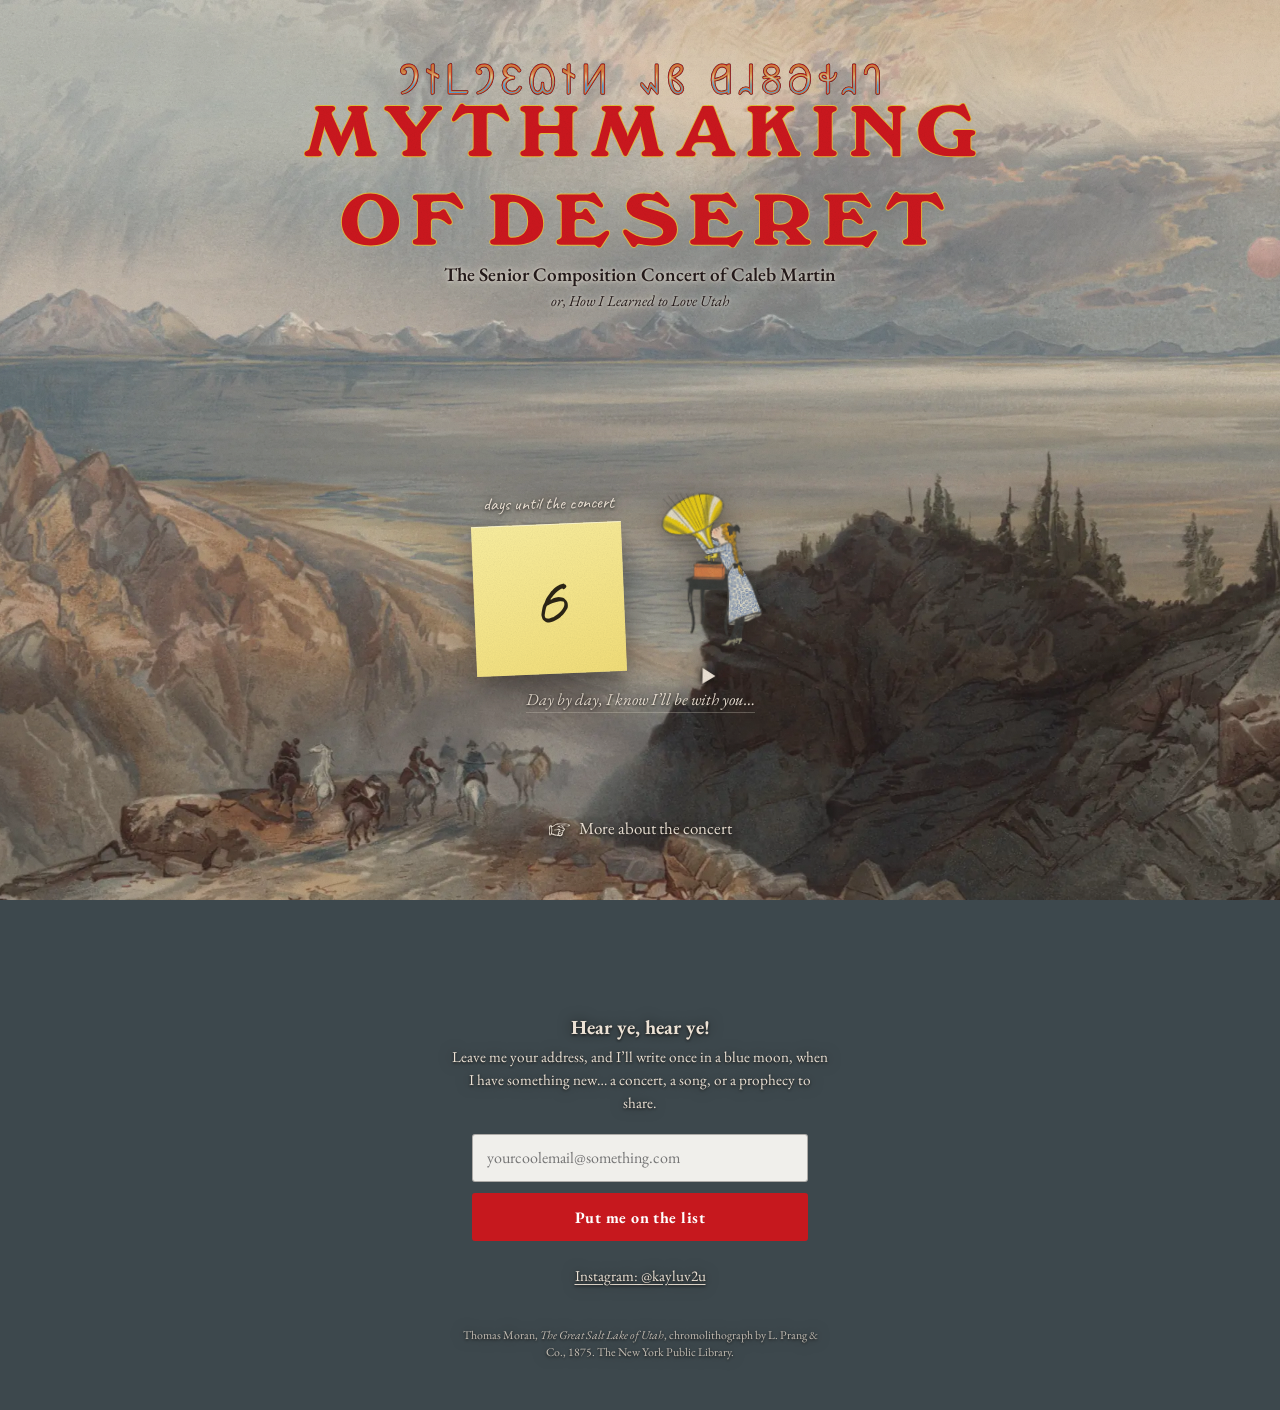
==== commit 1a52b6ae: "Play/pause mark under the gramophone; readable dialog colours Caleb was right that the dialog type l" ====
--- a/index.html
+++ b/index.html
@@ -54,6 +54,7 @@
              card. Lit with the fire gradient on hover and while playing. -->
         <button type="button" class="phono" id="play-btn" aria-pressed="false" aria-label="Play &ldquo;Day by Day&rdquo;">
           <img src="/assets/gramophone.webp" alt="" width="501" height="800">
+          <span class="phono-glyph" aria-hidden="true"></span>
         </button>
       </div>
       </div>
@@ -166,7 +167,7 @@
      yes, day by day,<br>
      I know I&rsquo;ll be with you.</p>
 
-  <p class="d-come">I hope to be with you all at my concert, where you can hear
+  <p class="d-come">I hope to be with you all soon at my concert, where you can hear
      this and other great barbershop works.</p>
   <p class="d-signoff">Til then,<br>Sincerely,<br><span class="d-sign">Caleb Martin</span></p>
 
--- a/css/concert.css
+++ b/css/concert.css
@@ -140,12 +140,28 @@
    the painting rather than on a card. The fire gradient lights it on hover
    and holds lit while the recording plays (ASSET_BRIEF §1). */
 .phono{
-  display:block;padding:0;border:0;background:none;line-height:0;cursor:pointer;
+  position:relative;display:block;padding:0;border:0;background:none;line-height:0;cursor:pointer;
   width:clamp(5rem,19vw,7.4rem);
   transform:rotate(1.6deg);transform-origin:bottom center;
   filter:drop-shadow(0 8px 14px rgba(16,12,9,.45));
 }
 .phono img{display:block;width:100%;height:auto}
+/* Under her feet: a triangle when stopped, two bars while playing, so
+   it is obvious both how to start it and how to stop it. Cream with a
+   dark halo, since it sits over whatever part of the painting is behind. */
+.phono-glyph{
+  position:absolute;left:50%;bottom:-.55rem;transform:translateX(-50%);
+  width:0;height:0;
+  border-left:13px solid var(--cream);
+  border-top:8px solid transparent;border-bottom:8px solid transparent;
+  filter:drop-shadow(0 1px 2px rgba(14,10,8,.95)) drop-shadow(0 0 5px rgba(14,10,8,.7));
+}
+.phono[aria-pressed="true"] .phono-glyph{
+  width:13px;height:15px;border:0;
+  border-left:4.5px solid var(--cream);border-right:4.5px solid var(--cream);
+}
+.phono:hover .phono-glyph,.phono:focus-visible .phono-glyph{border-left-color:#F0A800}
+.phono[aria-pressed="true"]:hover .phono-glyph{border-right-color:#F0A800}
 .phono:hover,.phono:focus-visible,.phono[aria-pressed="true"]{
   filter:drop-shadow(0 8px 14px rgba(16,12,9,.45))
          drop-shadow(0 0 6px rgba(240,168,0,.95))
@@ -264,19 +280,19 @@
   max-height:min(88dvh,calc(100dvh - 1.8rem));
   padding:2.1rem 1.7rem 2.2rem;
   border:1px solid rgba(240,232,220,.22);border-radius:5px;
-  background:linear-gradient(165deg,var(--cloud) 0%,var(--slate) 42%,var(--slate-deep) 100%);
-  color:var(--cream);
+  background:linear-gradient(165deg,#424241 0%,#323B3F 42%,#252C2F 100%);
+  color:#F3EBDF;            /* 8.5:1 on the gradient top */
   box-shadow:0 20px 56px rgba(12,9,7,.6);
   overflow-y:auto;
 }
-.sheet-dialog::backdrop{background:rgba(14,11,9,.62)}
+.sheet-dialog::backdrop{background:rgba(14,11,9,.7)}
 .sheet-dialog h2{
   margin:0 0 1rem;font-size:1.45rem;line-height:1.1;font-weight:700;
-  text-transform:uppercase;color:#F6B9B5;
+  text-transform:uppercase;color:#F7B2A4;
 }
 .sheet-dialog h3{
   margin:1.6rem 0 .3rem;font-size:.74rem;letter-spacing:.16em;text-transform:uppercase;
-  color:rgba(236,226,213,.7);font-weight:600;
+  color:rgba(243,235,223,.82);font-weight:600;
 }
 .sheet-dialog p{margin:0 0 .7rem;font-size:1rem}
 .d-lead{line-height:1.55}
@@ -291,24 +307,24 @@
 .d-facts p{margin:0 0 .25rem}
 .f-date{font-size:1.18rem;font-weight:700}
 .f-venue{margin-top:.75rem !important}
-.f-free{margin-top:.75rem !important;font-variant:small-caps;letter-spacing:.06em;color:#F6B9B5}
+.f-free{margin-top:.75rem !important;font-variant:small-caps;letter-spacing:.06em;color:#F7B2A4}
 
 .d-url{font-size:1.02rem}
-.d-note{margin-top:1.5rem;font-size:.9rem;font-style:italic;color:rgba(236,226,213,.78)}
+.d-note{margin-top:1.5rem;font-size:.9rem;font-style:italic;color:rgba(243,235,223,.86)}
 .d-program{margin:.5rem 0 0;padding-left:1.4rem}
 .d-program li{margin:0 0 .4rem;font-size:1rem}
-.d-program span{display:block;font-size:.84rem;font-style:italic;color:rgba(236,226,213,.72)}
+.d-program span{display:block;font-size:.84rem;font-style:italic;color:rgba(243,235,223,.8)}
 .d-lyric{
   margin:0 0 1.3rem;font-size:1.06rem;line-height:1.65;font-style:italic;
 }
 .d-head{
   margin:1.5rem 0 .3rem;font-variant:small-caps;letter-spacing:.05em;
-  font-size:1.02rem;color:#F6B9B5;
+  font-size:1.02rem;color:#F7B2A4;
 }
 .d-roster{line-height:1.6}
 .d-cast{line-height:1.7;margin-top:.3rem}
-.d-come{margin:1.3rem 0 .9rem;font-style:italic;color:#F6B9B5}
-.d-signoff{margin:0;line-height:1.5;font-style:italic;color:#F6B9B5}
+.d-come{margin:1.3rem 0 .9rem;font-style:italic;color:#F7B2A4}
+.d-signoff{margin:0;line-height:1.5;font-style:italic;color:#F7B2A4}
 .d-sign{
   display:inline-block;margin-top:.15rem;
   font-family:var(--hand);font-style:normal;font-size:1.5rem;
@@ -316,7 +332,7 @@
 }
 .d-fine{
   margin-top:1.8rem;padding-top:1rem;font-size:.78rem;line-height:1.5;
-  color:rgba(236,226,213,.68);border-top:1px solid rgba(240,232,220,.18);
+  color:rgba(243,235,223,.78);border-top:1px solid rgba(240,232,220,.18);
 }
 .dialog-close{
   position:absolute;top:.5rem;right:.6rem;
